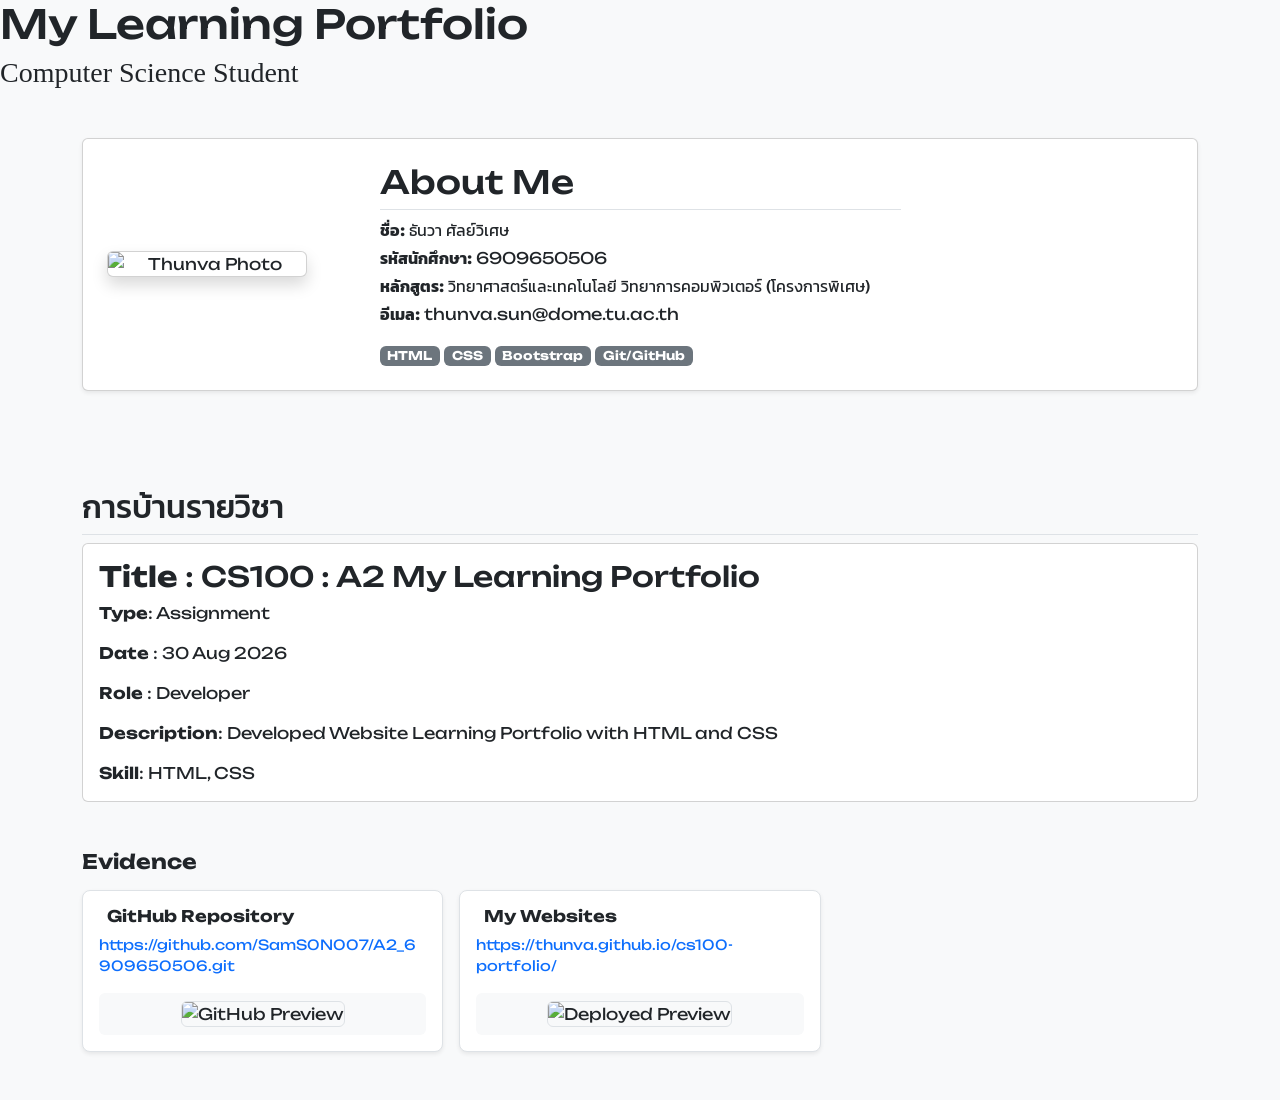
==== index.html @ 4a8693e2 "Set up Card 2 (#5)" ====
<!DOCTYPE html>
<html lang="en">

<head>
    <meta charset="UTF-8">
    <meta name="viewport" content="width=device-width, initial-scale=1.0">
    <title>Learning Portfolio</title>
    <link href="https://cdn.jsdelivr.net/npm/bootstrap@5.3.8/dist/css/bootstrap.min.css" rel="stylesheet"
        integrity="sha384-sRIl4kxILFvY47J16cr9ZwB07vP4J8+LH7qKQnuqkuIAvNWLzeN8tE5YBujZqJLB" crossorigin="anonymous"
        class="img-fluid d-block mx-auto rounded-circle">
    <link rel="preconnect" href="https://fonts.googleapis.com">
    <link rel="preconnect" href="https://fonts.gstatic.com" crossorigin>
    <link href="https://fonts.googleapis.com/css2?family=Unbounded:wght@200..900&display=swap" rel="stylesheet">
    <link rel="stylesheet" href="style.css">

    <link rel="preconnect" href="https://fonts.googleapis.com">
    <link rel="preconnect" href="https://fonts.gstatic.com" crossorigin>
    <link
        href="https://fonts.googleapis.com/css2?family=Kanit:ital,wght@0,100;0,200;0,300;0,400;0,500;0,600;0,700;0,800;0,900;1,100;1,200;1,300;1,400;1,500;1,600;1,700;1,800;1,900&family=Unbounded:wght@200..900&display=swap"
        rel="stylesheet">
</head>


<body class="bg-light" style="font-family: 'Unbounded', kanit;">

    <h1>
        <header class="card-title">My Learning Portfolio</header>
    </h1>
    <h3 class="card-title" style="font-family: 'Unbounded-semibold';">
        <p class="unbounded-light">Computer Science Student</p>
    </h3>
    <main class="container my-5">

        <section id="about" class="card shadow-sm p-4 mb-5">
            <div class="row align-items-center">
                <div class="col-md-3 text-center mb-3 mb-md-0">
                    <img src="media/S__30121987.jpg" alt="Thunva Photo" class="img-fluid card shadow"
                        style="max-width: 200px;">
                </div>
                <div class="col-md-6">
                    <h2 class="border-bottom pb-2">About Me</h2>
                    <p class="mb-1"><strong>ชื่อ:</strong> ธันวา ศัลย์วิเศษ</p>
                    <p class="mb-1"><strong>รหัสนักศึกษา:</strong> 6909650506</p>
                    <p class="mb-1"><strong>หลักสูตร:</strong> วิทยาศาสตร์และเทคโนโลยี วิทยาการคอมพิวเตอร์
                        (โครงการพิเศษ)</p>
                    <p class="mb-3"><strong>อีเมล:</strong> thunva.sun@dome.tu.ac.th</p>
                    <div>
                        <span class="badge bg-secondary">HTML</span>
                        <span class="badge bg-secondary">CSS</span>
                        <span class="badge bg-secondary">Bootstrap</span>
                        <span class="badge bg-secondary">Git/GitHub </span>
                    </div>
                </div>
            </div>
        </section>

        <br><br>
        <!-- CS100 : การบ้านรายวิชา -->
        <section>
            <div>
                <h2 class="border-bottom pb-2">การบ้านรายวิชา</h2>
                <div class="card">
                    <div class="card-body">
                        <h3 class="card-title"><strong>Title</strong> : CS100 : A2 My Learning Portfolio</h3>
                        <p class="card-text"><strong>Type</strong>: Assignment</p>
                        <p class="card-text"><strong>Date</strong> : 30 Aug 2026</p>
                        <p class="card-text"><strong>Role</strong> : Developer</p>
                        <p class="card-text"><strong>Description</strong>: Developed Website Learning Portfolio with
                            HTML and CSS</p>
                        <p class="card-text bad"><strong>Skill</strong>: HTML, CSS</p>
                    </div>
                </div>
            </div>
            <br>

            <!-- Evidence Section -->
            <div class="evidence-section mt-4">
                <h5 class="fw-bold mb-3">Evidence</h5>

                <div class="row row-cols-1 row-cols-md-3 g-3">
                    <!-- Card 1 -->
                    <div class="col">
                        <div class="card h-100 shadow-sm border rounded-3 p-3">
                            <div class="d-flex align-items-center mb-2">
                                <i class="bi bi-github fs-2 me-2"></i>
                                <h6 class="fw-bold mb-0">GitHub Repository</h6>
                            </div>
                            <a href="https://github.com/SamS0N007/A2_6909650506.git" target="_blank"
                                class="text-decoration-none text-primary text-break small mb-3">
                                https://github.com/SamS0N007/A2_6909650506.git <i
                                    class="bi bi-box-arrow-up-right small"></i>
                            </a>
                            <div class="mt-auto text-center bg-light rounded p-2">
                                <img src="media/Img Repo.png" alt="GitHub Preview" class="img-fluid rounded border">
                            </div>
                        </div>
                    </div>
                    <!-- Card 2 -->
                    <div class="col">
                        <div class="card h-100 shadow-sm border rounded-3 p-3">
                            <div class="d-flex align-items-center mb-2">
                                <i class="bi bi-globe fs-2 me-2"></i>
                                <h6 class="fw-bold mb-0">My Websites</h6>
                            </div>
                            <a href="https://thunva.github.io/cs100-portfolio/" target="_blank"
                                class="text-decoration-none text-primary text-break small mb-3">
                                https://thunva.github.io/cs100-portfolio/ <i class="bi bi-box-arrow-up-right small"></i>
                            </a>
                            <div class="mt-auto text-center bg-light rounded p-2">
                                <img src="media/evidence-web.png" alt="Deployed Preview"
                                    class="img-fluid rounded border">
                            </div>
                        </div>
                    </div>


</body>

</html>
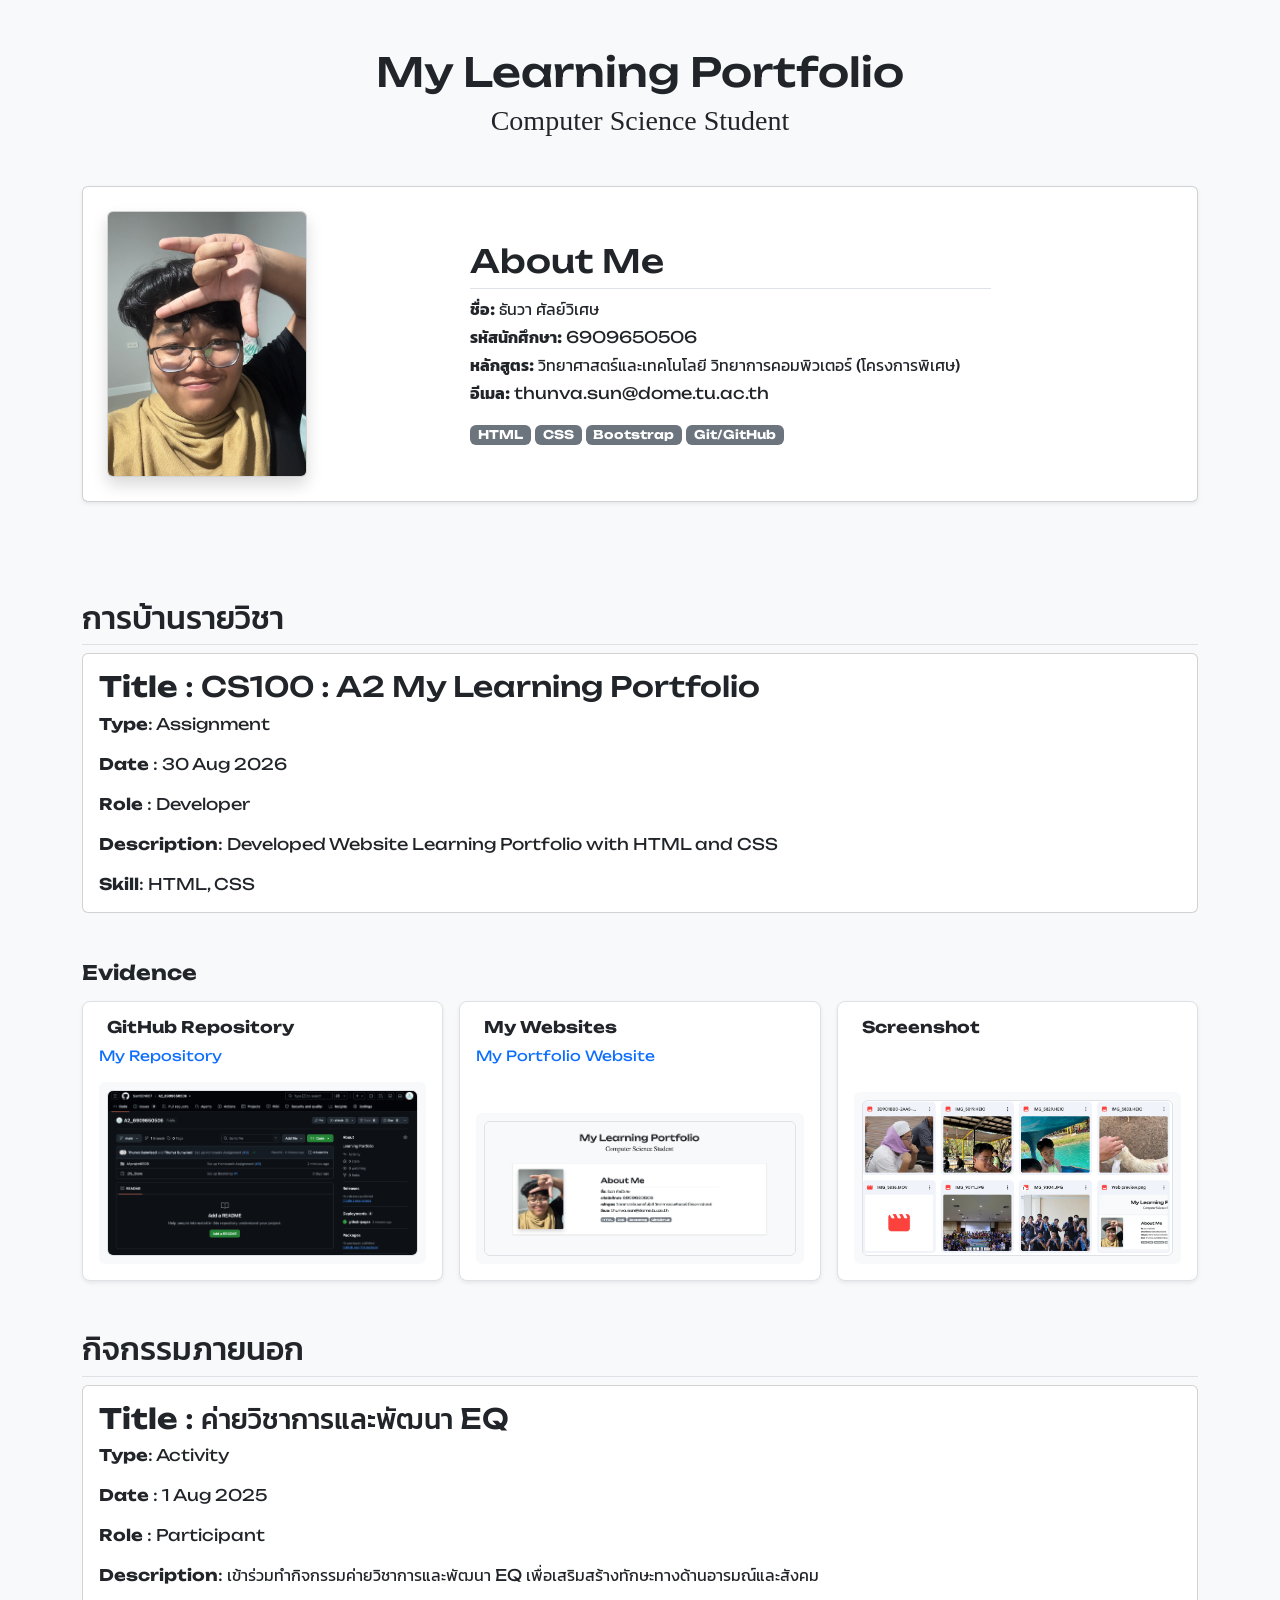
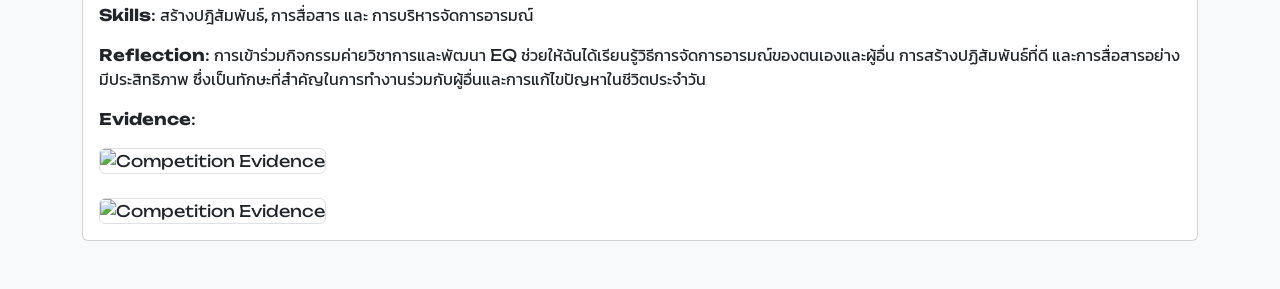
==== commit 6ddb32df: "Set up Card 3 & Activity (#6)" ====
--- a/index.html
+++ b/index.html
@@ -23,18 +23,20 @@
 
 <body class="bg-light" style="font-family: 'Unbounded', kanit;">
 
-    <h1>
-        <header class="card-title">My Learning Portfolio</header>
-    </h1>
-    <h3 class="card-title" style="font-family: 'Unbounded-semibold';">
-        <p class="unbounded-light">Computer Science Student</p>
-    </h3>
+    <div class="card-title container my-5">
+        <h1>
+            <header class="card-title text-center">My Learning Portfolio</header>
+        </h1>
+        <h3 class="card-title" style="font-family: 'Unbounded-semibold';">
+            <p class="unbounded-light text-center">Computer Science Student</p>
+        </h3>
+    </div>
     <main class="container my-5">
 
         <section id="about" class="card shadow-sm p-4 mb-5">
             <div class="row align-items-center">
-                <div class="col-md-3 text-center mb-3 mb-md-0">
-                    <img src="media/S__30121987.jpg" alt="Thunva Photo" class="img-fluid card shadow"
+                <div class="col-md-4 text-center mb-3 mb-md-0">
+                    <img src="Media/S__30121987.jpg" alt="Thunva Photo" class="img-fluid card shadow"
                         style="max-width: 200px;">
                 </div>
                 <div class="col-md-6">
@@ -87,14 +89,14 @@
                             </div>
                             <a href="https://github.com/SamS0N007/A2_6909650506.git" target="_blank"
                                 class="text-decoration-none text-primary text-break small mb-3">
-                                https://github.com/SamS0N007/A2_6909650506.git <i
-                                    class="bi bi-box-arrow-up-right small"></i>
+                                My Repository <i class="bi bi-box-arrow-up-right small"></i>
                             </a>
                             <div class="mt-auto text-center bg-light rounded p-2">
-                                <img src="media/Img Repo.png" alt="GitHub Preview" class="img-fluid rounded border">
+                                <img src="Media/Img Repo.png" alt="GitHub Preview" class="img-fluid rounded border">
                             </div>
                         </div>
                     </div>
+
                     <!-- Card 2 -->
                     <div class="col">
                         <div class="card h-100 shadow-sm border rounded-3 p-3">
@@ -102,16 +104,66 @@
                                 <i class="bi bi-globe fs-2 me-2"></i>
                                 <h6 class="fw-bold mb-0">My Websites</h6>
                             </div>
-                            <a href="https://thunva.github.io/cs100-portfolio/" target="_blank"
+                            <a href="https://sams0n007.github.io/A2_6909650506/" target="_blank"
                                 class="text-decoration-none text-primary text-break small mb-3">
-                                https://thunva.github.io/cs100-portfolio/ <i class="bi bi-box-arrow-up-right small"></i>
+                                My Portfolio Website <i class="bi bi-box-arrow-up-right small"></i>
                             </a>
-                            <div class="mt-auto text-center bg-light rounded p-2">
-                                <img src="media/evidence-web.png" alt="Deployed Preview"
+                            <div class="mt-auto
+                                 text-center bg-light rounded p-2">
+                                <img src="Media/Web preview.png" alt="Deployed Preview"
                                     class="img-fluid rounded border">
                             </div>
                         </div>
                     </div>
+                    <!-- Card 3 -->
+                    <div class="col">
+                        <div class="card h-100 shadow-sm border rounded-3 p-3">
+                            <div class="d-flex align-items-center mb-2">
+                                <i class="bi bi-image fs-2 me-2"></i>
+                                <h6 class="fw-bold mb-0">Screenshot</h6>
+                            </div>
+                            <div class="mt-auto text-center bg-light rounded p-2">
+                                <img src="Media/image.png" alt="Screenshot Preview" class="img-fluid rounded border">
+                            </div>
+                        </div>
+                    </div>
+
+                </div>
+
+                <br><br>
+                <!-- กิจกรรมภายนอก  -->
+                <section>
+                    <h2 class="border-bottom pb-2">กิจกรรมภายนอก</h2>
+                    <div class="card">
+                        <div class="card-body">
+                            <h3 class="card-title"><strong>Title</strong> : ค่ายวิชาการและพัฒนา EQ</h3>
+                            <p class="card-text"><strong>Type</strong>: Activity</p>
+                            <p class="card-text"><strong>Date</strong> : 1 Aug 2025</p>
+                            <p class="card-text"><strong>Role</strong> : Participant</p>
+                            <p class="card-text"><strong>Description</strong>: เข้าร่วมทำกิจกรรมค่ายวิชาการและพัฒนา EQ
+                                เพื่อเสริมสร้างทักษะทางด้านอารมณ์และสังคม</p>
+                            <p class="card-text"><strong>Skills</strong>: สร้างปฎิสัมพันธ์, การสื่อสาร และ
+                                การบริหารจัดการอารมณ์</p>
+                            <p class="card-text"><strong>Reflection</strong>: การเข้าร่วมกิจกรรมค่ายวิชาการและพัฒนา EQ
+                                ช่วยให้ฉันได้เรียนรู้วิธีการจัดการอารมณ์ของตนเองและผู้อื่น การสร้างปฏิสัมพันธ์ที่ดี
+                                และการสื่อสารอย่างมีประสิทธิภาพ
+                                ซึ่งเป็นทักษะที่สำคัญในการทำงานร่วมกับผู้อื่นและการแก้ไขปัญหาในชีวิตประจำวัน</p>
+                            <p class="card-text"><strong>Evidence</strong>:</p>
+                            <div>
+                                <img src="media/IMG_9071.jpg" alt="Competition Evidence"
+                                    class="img-fluid rounded border" style="max-width: 400px;">
+                            </div>
+                            <br>
+                            <div>
+                                <img src="media/IMG_9233.JPG" alt="Competition Evidence"
+                                    class="img-fluid rounded border " style="max-width: 400px;">
+                            </div>
+
+                        </div>
+                        </h2>
+                </section>
+
+
 
 
 </body>
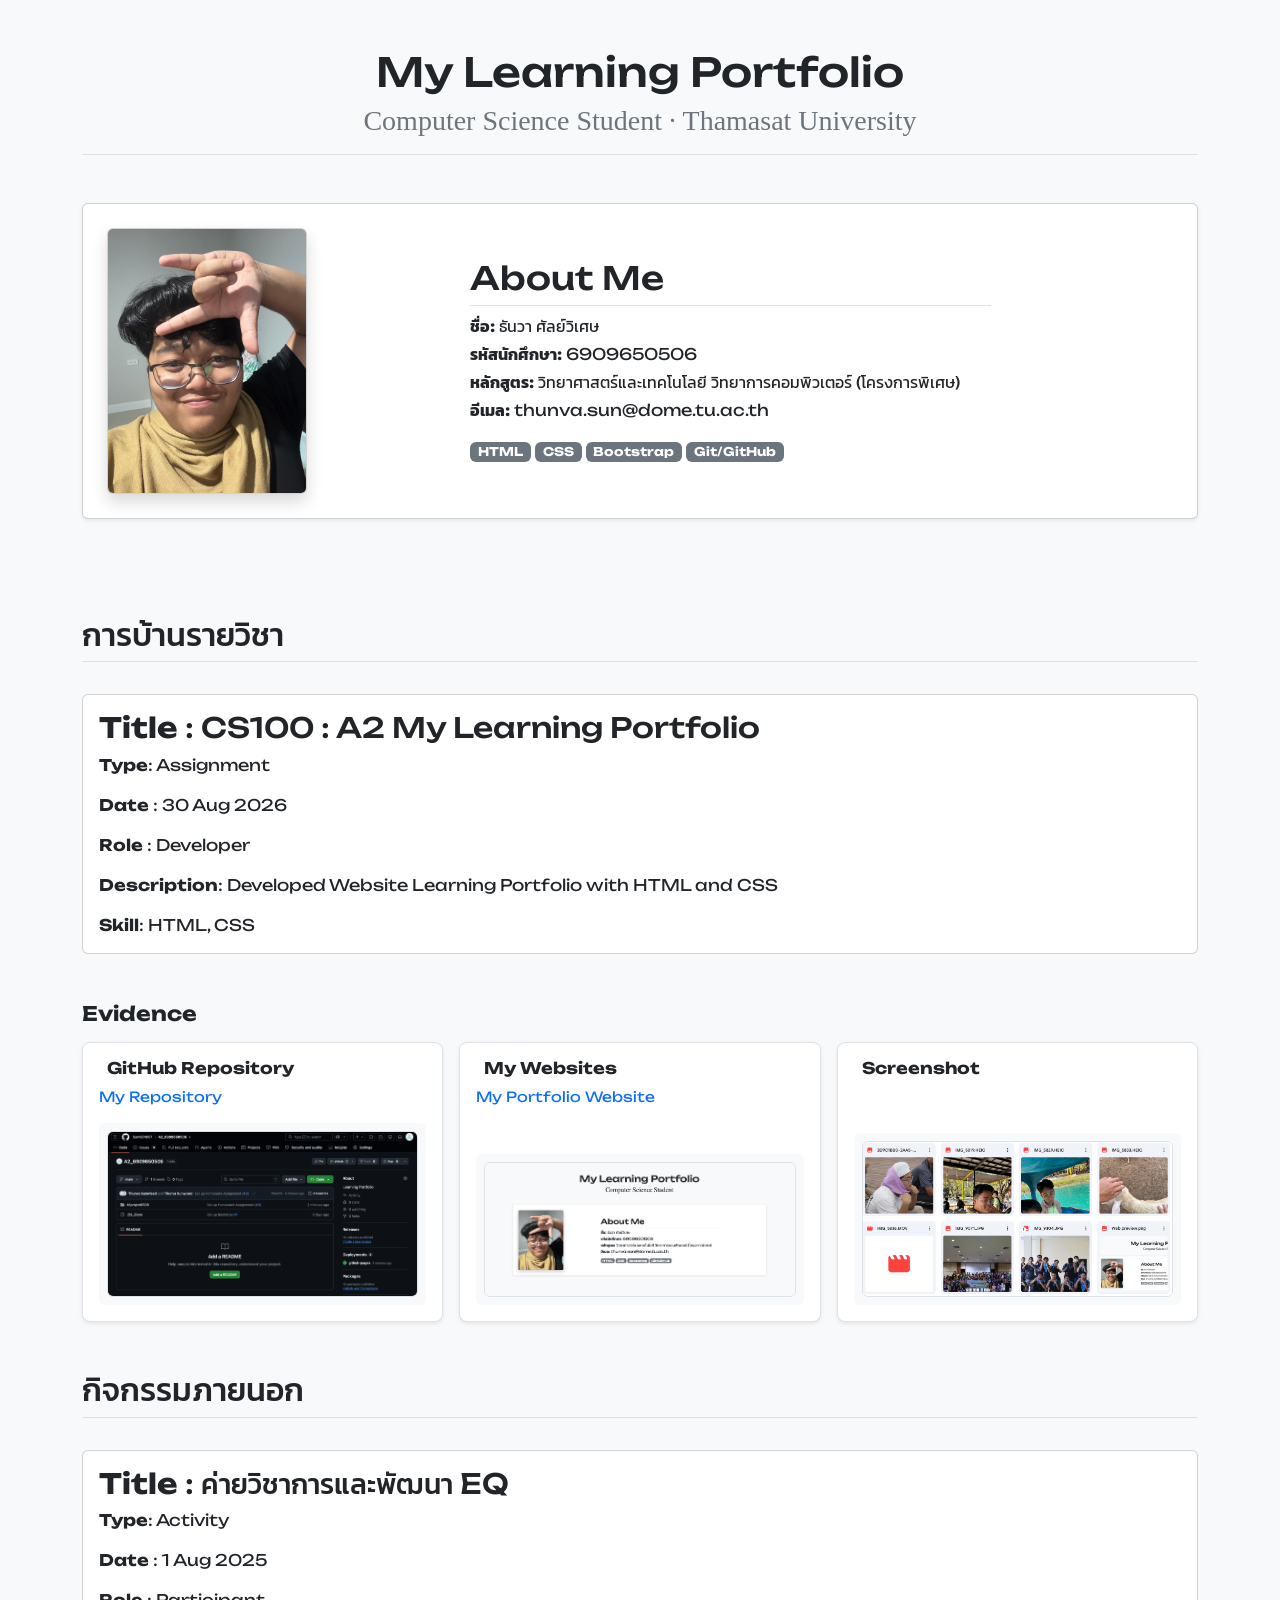
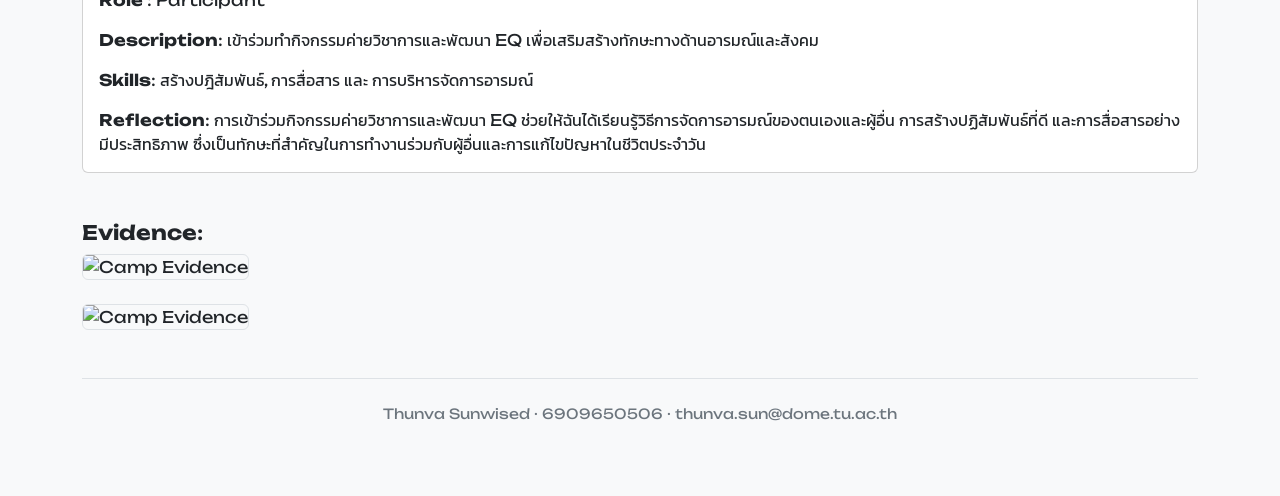
==== commit 2431bb60: "Edit some (#7)" ====
--- a/index.html
+++ b/index.html
@@ -27,10 +27,12 @@
         <h1>
             <header class="card-title text-center">My Learning Portfolio</header>
         </h1>
-        <h3 class="card-title" style="font-family: 'Unbounded-semibold';">
-            <p class="unbounded-light text-center">Computer Science Student</p>
+        <h3 class="card-title text-secondary border-bottom" style="font-family: 'Unbounded-semibold';">
+            <p class="unbounded-light text-center">Computer Science Student · Thamasat University</p>
         </h3>
     </div>
+
+    <!---About me Section-->
     <main class="container my-5">
 
         <section id="about" class="card shadow-sm p-4 mb-5">
@@ -61,6 +63,7 @@
         <section>
             <div>
                 <h2 class="border-bottom pb-2">การบ้านรายวิชา</h2>
+                <br>
                 <div class="card">
                     <div class="card-body">
                         <h3 class="card-title"><strong>Title</strong> : CS100 : A2 My Learning Portfolio</h3>
@@ -76,10 +79,11 @@
             <br>
 
             <!-- Evidence Section -->
+
             <div class="evidence-section mt-4">
                 <h5 class="fw-bold mb-3">Evidence</h5>
+                <div class="row row-cols-1 row-cols-md-3 g-3">
 
-                <div class="row row-cols-1 row-cols-md-3 g-3">
                     <!-- Card 1 -->
                     <div class="col">
                         <div class="card h-100 shadow-sm border rounded-3 p-3">
@@ -115,6 +119,7 @@
                             </div>
                         </div>
                     </div>
+
                     <!-- Card 3 -->
                     <div class="col">
                         <div class="card h-100 shadow-sm border rounded-3 p-3">
@@ -131,9 +136,11 @@
                 </div>
 
                 <br><br>
+
                 <!-- กิจกรรมภายนอก  -->
                 <section>
                     <h2 class="border-bottom pb-2">กิจกรรมภายนอก</h2>
+                    <br>
                     <div class="card">
                         <div class="card-body">
                             <h3 class="card-title"><strong>Title</strong> : ค่ายวิชาการและพัฒนา EQ</h3>
@@ -148,23 +155,35 @@
                                 ช่วยให้ฉันได้เรียนรู้วิธีการจัดการอารมณ์ของตนเองและผู้อื่น การสร้างปฏิสัมพันธ์ที่ดี
                                 และการสื่อสารอย่างมีประสิทธิภาพ
                                 ซึ่งเป็นทักษะที่สำคัญในการทำงานร่วมกับผู้อื่นและการแก้ไขปัญหาในชีวิตประจำวัน</p>
-                            <p class="card-text"><strong>Evidence</strong>:</p>
-                            <div>
-                                <img src="media/IMG_9071.jpg" alt="Competition Evidence"
-                                    class="img-fluid rounded border" style="max-width: 400px;">
-                            </div>
-                            <br>
-                            <div>
-                                <img src="media/IMG_9233.JPG" alt="Competition Evidence"
-                                    class="img-fluid rounded border " style="max-width: 400px;">
-                            </div>
 
                         </div>
-                        </h2>
+
+                    </div>
                 </section>
+                <br><br>
 
+                <!-- Evidence Section -->
 
+                <h5>
+                    <p class="card-text"><strong>Evidence</strong>:</p>
+                </h5>
 
+                <div>
+                    <img src="media/IMG_9071.png" alt="Camp Evidence"
+                        class="card-img-top img-fluid rounded border" style="max-width: 400px;">
+                </div>
+                <br>
+                <div>
+                    <img src="media/IMG_9233.png" alt="Camp Evidence" class="img-fluid rounded border "
+                        style="max-width: 300px;">
+                </div>
+                <br><br>
+                <footer class="py-4 border-top text-center text-secondary small">
+                    Thunva Sunwised · 6909650506 · <a href="mailto:thunva.sunwised@example.com"
+                        class="text-decoration-none text-secondary">
+                        thunva.sun@dome.tu.ac.th
+                    </a>
+                </footer>
 
 </body>
 
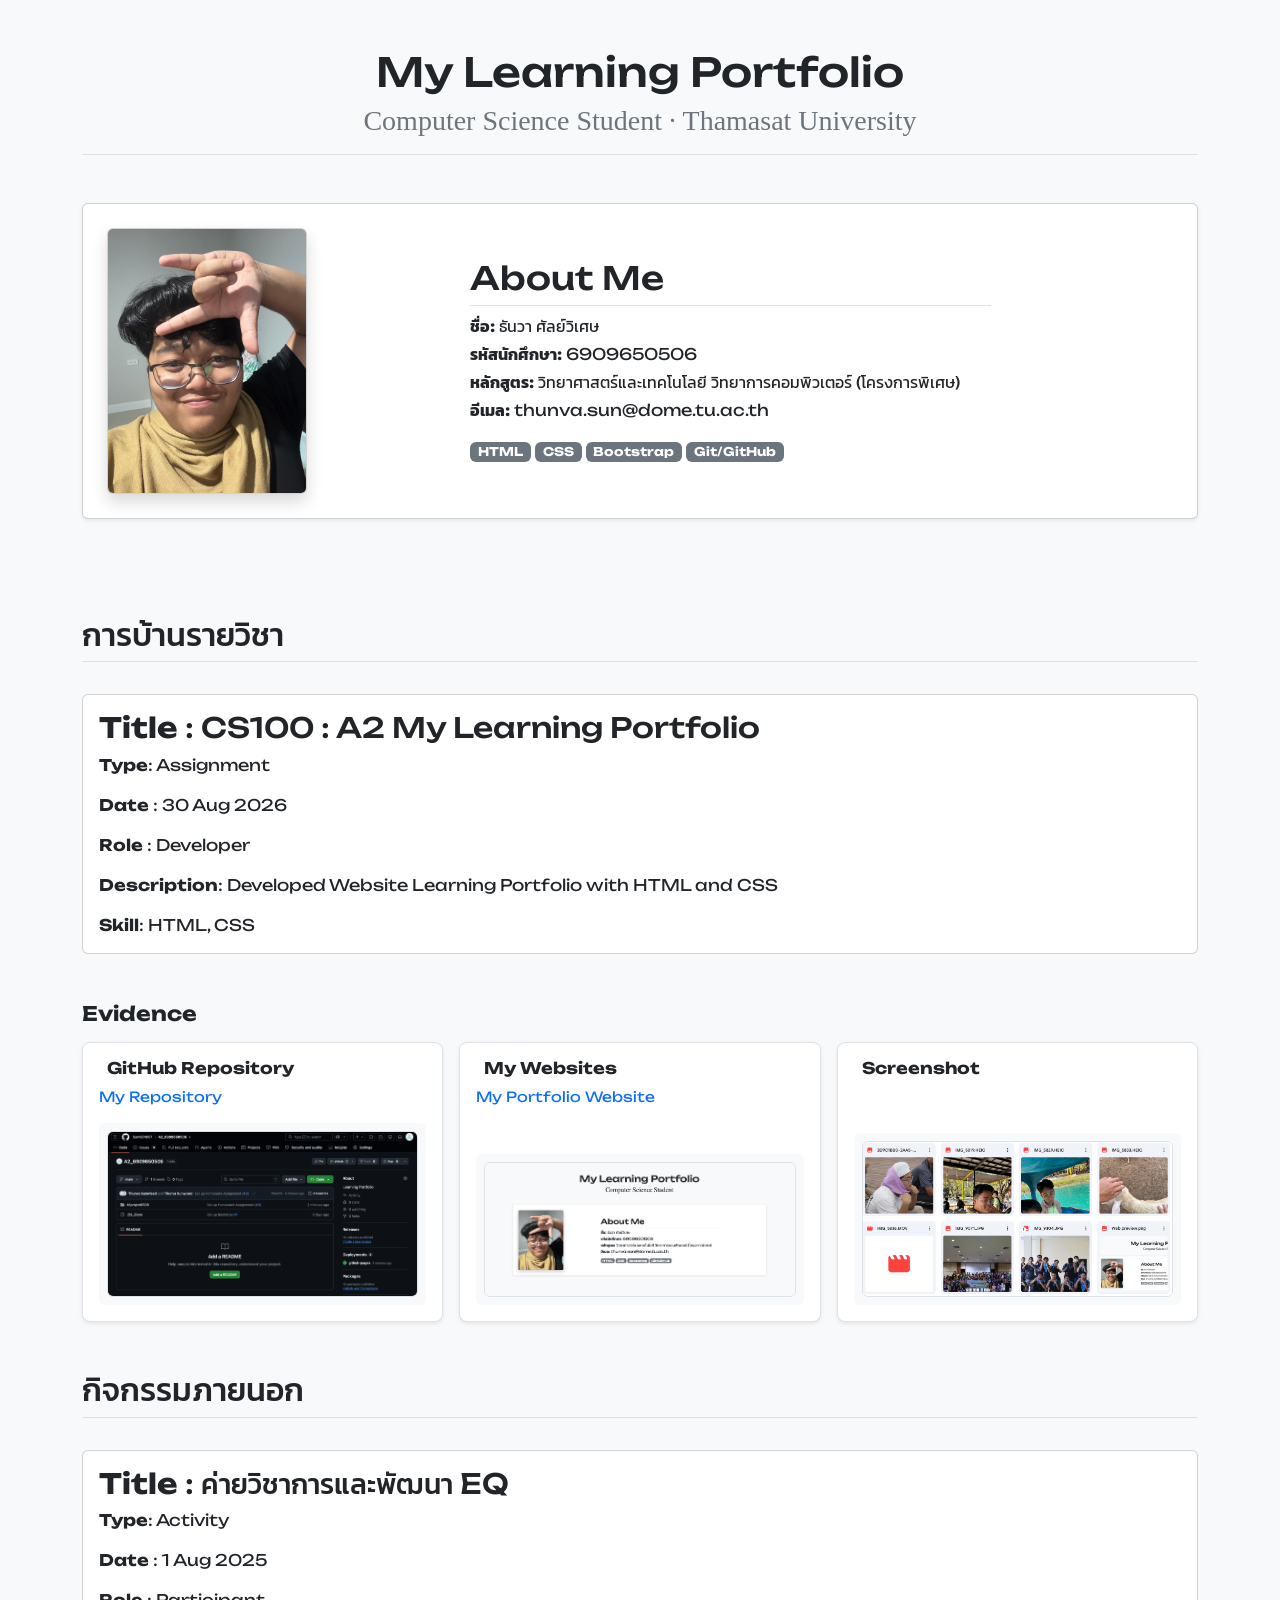
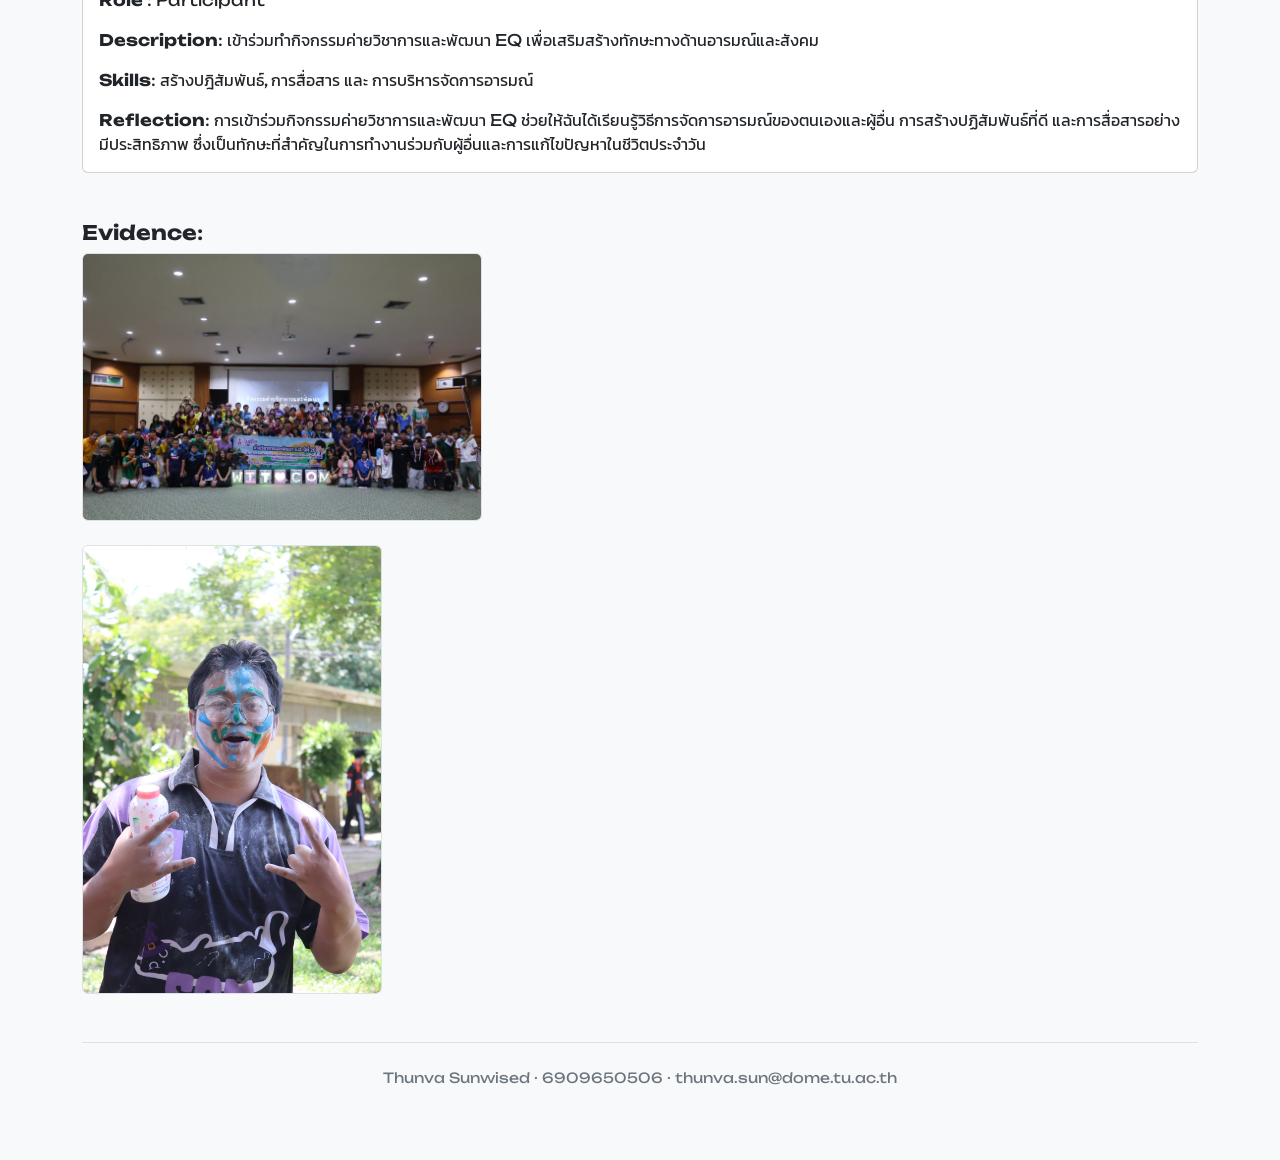
==== commit 9499c7b0: "Edit pic" ====
--- a/index.html
+++ b/index.html
@@ -169,12 +169,12 @@
                 </h5>
 
                 <div>
-                    <img src="media/IMG_9071.png" alt="Camp Evidence"
+                    <img src="Media/IMG_9071.png" alt="Camp Evidence"
                         class="card-img-top img-fluid rounded border" style="max-width: 400px;">
                 </div>
                 <br>
                 <div>
-                    <img src="media/IMG_9233.png" alt="Camp Evidence" class="img-fluid rounded border "
+                    <img src="Media/IMG_9233.png" alt="Camp Evidence" class="img-fluid rounded border "
                         style="max-width: 300px;">
                 </div>
                 <br><br>
